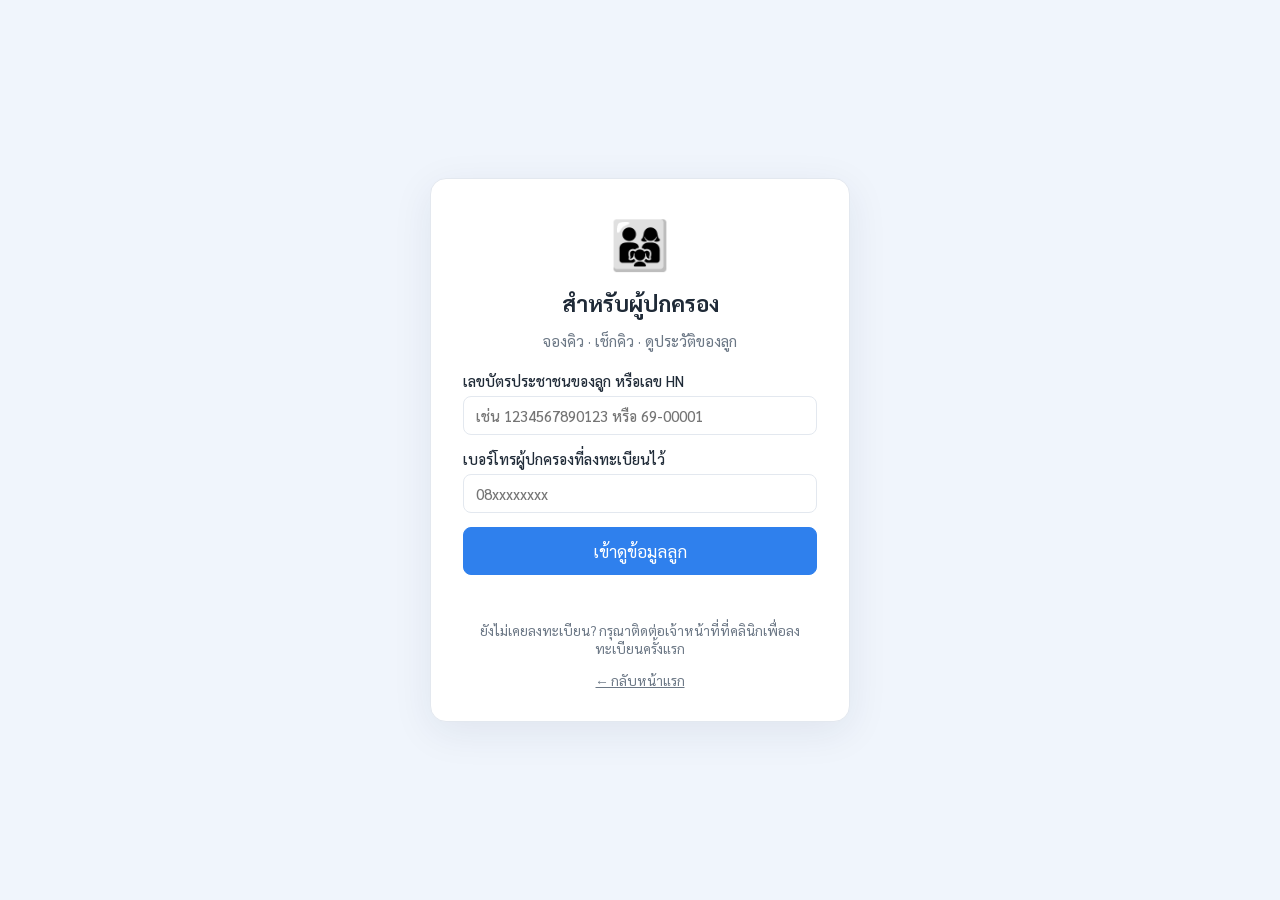
==== docs/parent.html @ 462fb467 "Add parent portal; split landing, parent and staff pages - index.html: landing page to choose parent" ====
<!doctype html>
<html lang="th">
<head>
  <meta charset="utf-8">
  <meta name="viewport" content="width=device-width, initial-scale=1">
  <title>ผู้ปกครอง · ระบบจองคิวเด็ก</title>
  <link rel="preconnect" href="https://fonts.googleapis.com">
  <link href="https://fonts.googleapis.com/css2?family=Sarabun:wght@400;500;600;700&display=swap" rel="stylesheet">
  <link rel="stylesheet" href="style.css">
</head>
<body class="parent">
  <div class="loading-bar"></div>

  <!-- เข้าใช้งาน -->
  <section id="login" class="login" hidden>
    <form id="login-form" class="login-card">
      <div class="logo">👨‍👩‍👧</div>
      <h1>สำหรับผู้ปกครอง</h1>
      <p class="muted">จองคิว · เช็กคิว · ดูประวัติของลูก</p>
      <label>เลขบัตรประชาชนของลูก หรือเลข HN
        <input id="login-ident" inputmode="numeric" autocomplete="off" placeholder="เช่น 1234567890123 หรือ 69-00001" required>
      </label>
      <label>เบอร์โทรผู้ปกครองที่ลงทะเบียนไว้
        <input id="login-phone" type="tel" inputmode="tel" autocomplete="tel" placeholder="08xxxxxxxx" required>
      </label>
      <button class="btn primary lg" type="submit">เข้าดูข้อมูลลูก</button>
      <div id="login-msg" class="login-msg"></div>
      <p class="hint center">ยังไม่เคยลงทะเบียน? กรุณาติดต่อเจ้าหน้าที่ที่คลินิกเพื่อลงทะเบียนครั้งแรก</p>
      <a class="hint center" href="index.html">← กลับหน้าแรก</a>
    </form>
  </section>

  <div id="app" hidden>
    <header class="p-head">
      <div>
        <div class="p-name" id="p-name"></div>
        <div class="sub" id="p-sub"></div>
      </div>
      <button class="btn sm" id="btn-logout">ออก</button>
    </header>

    <nav class="p-tabs" id="tabs">
      <button data-view="queue" class="active">🎫 คิวของฉัน</button>
      <button data-view="book">📅 จองคิว</button>
      <button data-view="history">📋 ประวัติ</button>
    </nav>

    <main class="p-main">
      <!-- คิวของฉัน -->
      <section id="view-queue" class="view active">
        <div id="queue-list"></div>
        <button class="btn full-w" id="btn-refresh">🔄 อัปเดตสถานะคิว</button>
      </section>

      <!-- จองคิว -->
      <section id="view-book" class="view">
        <form id="book-form" class="card form">
          <label class="full">วันที่ต้องการ
            <input type="date" id="bk-date" required>
          </label>
          <label class="full">บริการ
            <select id="bk-service" required></select>
          </label>
          <div class="full">
            <div class="label">เลือกเวลา</div>
            <div class="slots" id="bk-slots"></div>
          </div>
          <label class="full">อาการ / หมายเหตุ (ถ้ามี)
            <textarea id="bk-note" rows="2" placeholder="เช่น มีไข้ 2 วัน, มาฉีดวัคซีนตามนัด"></textarea>
          </label>
          <button type="submit" class="btn primary lg full">ยืนยันการจองคิว</button>
        </form>
      </section>

      <!-- ประวัติ -->
      <section id="view-history" class="view">
        <div class="card" id="child-info"></div>
        <div class="card">
          <h2>ประวัติการรับบริการ</h2>
          <div id="history-list"></div>
        </div>
      </section>
    </main>
  </div>

  <div id="toast" class="toast" hidden></div>
  <script src="config.js"></script>
  <script src="parent.js"></script>
</body>
</html>
---- docs/style.css ----
:root {
  --bg: #f4f7fb;
  --card: #ffffff;
  --text: #1f2a37;
  --muted: #6b7785;
  --line: #e3e8ef;
  --primary: #2f80ed;
  --primary-dark: #1c64c8;
  --primary-soft: #e8f1fd;
  --green: #1f9d6b;
  --green-soft: #e3f6ee;
  --amber: #c27c0e;
  --amber-soft: #fdf3e1;
  --red: #d64545;
  --red-soft: #fdeaea;
  --gray-soft: #eef1f5;
  --radius: 12px;
  font-family: 'Sarabun', system-ui, sans-serif;
  font-size: 16px;
  color: var(--text);
}
* { box-sizing: border-box; }
body { margin: 0; background: var(--bg); }
h2 { margin: 0; font-size: 1.2rem; }
a { color: var(--primary); }
.muted { color: var(--muted); font-weight: 400; font-size: .95rem; }
.row { display: flex; align-items: center; flex-wrap: wrap; }
.gap { gap: 8px; }

/* แถบบน */
.topbar {
  background: var(--card); border-bottom: 1px solid var(--line);
  display: flex; align-items: center; justify-content: space-between; flex-wrap: wrap;
  gap: 12px; padding: 12px 24px; position: sticky; top: 0; z-index: 5;
}
.brand { display: flex; align-items: center; gap: 10px; }
.logo { font-size: 2rem; }
.brand-title { font-weight: 700; font-size: 1.1rem; }
.brand-sub { color: var(--muted); font-size: .85rem; }
.tabs { display: flex; gap: 4px; flex-wrap: wrap; }
.tabs button, .tab-link {
  border: 0; background: none; padding: 8px 14px; border-radius: 8px; cursor: pointer;
  font: inherit; color: var(--muted); text-decoration: none;
}
.tabs button:hover, .tab-link:hover { background: var(--gray-soft); color: var(--text); }
.tabs button.active { background: var(--primary-soft); color: var(--primary-dark); font-weight: 600; }

main { max-width: 1200px; margin: 0 auto; padding: 24px; }
.view { display: none; }
.view.active { display: block; }

.card { background: var(--card); border: 1px solid var(--line); border-radius: var(--radius); padding: 20px; margin-bottom: 20px; }
.card.narrow { max-width: 760px; margin-inline: auto; }
.card-head { display: flex; justify-content: space-between; align-items: center; flex-wrap: wrap; gap: 12px; margin-bottom: 16px; }

/* สถิติ */
.stats { display: grid; grid-template-columns: repeat(auto-fit, minmax(170px, 1fr)); gap: 12px; margin-bottom: 20px; }
.stat { background: var(--card); border: 1px solid var(--line); border-radius: var(--radius); padding: 16px; }
.stat .v { font-size: 1.9rem; font-weight: 700; }
.stat .l { color: var(--muted); font-size: .9rem; }

/* ตาราง */
.table-wrap { overflow-x: auto; }
.table { width: 100%; border-collapse: collapse; }
.table th, .table td { text-align: left; padding: 10px 8px; border-bottom: 1px solid var(--line); vertical-align: middle; }
.table th { font-size: .85rem; color: var(--muted); font-weight: 600; white-space: nowrap; }
.table tr:hover td { background: #fafbfd; }
.table .empty { text-align: center; color: var(--muted); padding: 32px; }
.qno { font-weight: 700; font-size: 1.15rem; color: var(--primary-dark); }
.name-link { color: var(--text); font-weight: 600; cursor: pointer; text-decoration: none; }
.name-link:hover { color: var(--primary); }
.sub { color: var(--muted); font-size: .85rem; }
.allergy { color: var(--red); font-size: .85rem; font-weight: 600; }

.badge { display: inline-block; padding: 2px 10px; border-radius: 999px; font-size: .82rem; font-weight: 600; white-space: nowrap; }
.badge.waiting { background: var(--amber-soft); color: var(--amber); }
.badge.serving { background: var(--primary-soft); color: var(--primary-dark); }
.badge.done { background: var(--green-soft); color: var(--green); }
.badge.cancelled { background: var(--gray-soft); color: var(--muted); }

/* ปุ่ม */
.btn {
  font: inherit; border: 1px solid var(--line); background: var(--card); color: var(--text);
  padding: 8px 14px; border-radius: 8px; cursor: pointer; white-space: nowrap;
}
.btn:hover { background: var(--gray-soft); }
.btn.primary { background: var(--primary); border-color: var(--primary); color: #fff; }
.btn.primary:hover { background: var(--primary-dark); }
.btn.sm { padding: 4px 10px; font-size: .88rem; }
.btn.lg { padding: 12px 28px; font-size: 1.05rem; }
.btn.green { background: var(--green); border-color: var(--green); color: #fff; }
.btn.danger { color: var(--red); }
.btn.danger:hover { background: var(--red-soft); }
.btn:disabled { opacity: .5; cursor: not-allowed; }
.icon-btn { border: 0; background: none; font-size: 1.2rem; cursor: pointer; color: var(--muted); padding: 4px 8px; border-radius: 6px; }
.icon-btn:hover { background: var(--gray-soft); }
.btns { display: flex; gap: 6px; flex-wrap: wrap; }

/* ฟอร์ม */
input, select, textarea {
  font: inherit; width: 100%; padding: 9px 12px; border: 1px solid var(--line);
  border-radius: 8px; background: #fff; color: var(--text);
}
input:focus, select:focus, textarea:focus { outline: 2px solid var(--primary-soft); border-color: var(--primary); }
.card-head input, .card-head select { width: auto; min-width: 160px; }
#child-search { min-width: 300px; }
.form { display: grid; grid-template-columns: 1fr 1fr; gap: 14px 16px; }
.form label, .form .label { display: flex; flex-direction: column; gap: 6px; font-size: .92rem; font-weight: 500; }
.form .full, .form fieldset, .form .actions, .form .dialog-head { grid-column: 1 / -1; }
.form h2 { grid-column: 1 / -1; }
#booking-form { margin-top: 16px; }
fieldset { border: 1px solid var(--line); border-radius: 10px; display: grid; grid-template-columns: repeat(3, 1fr); gap: 12px 14px; padding: 14px; margin: 0; }
fieldset .full { grid-column: 1 / -1; }
legend { font-weight: 700; padding: 0 6px; color: var(--primary-dark); }
.req { color: var(--red); }
.hint { font-size: .85rem; color: var(--muted); font-weight: 400; }
.actions { display: flex; justify-content: flex-end; gap: 8px; }

/* ช่วงเวลา */
.slots { display: grid; grid-template-columns: repeat(auto-fill, minmax(110px, 1fr)); gap: 8px; }
.slot {
  font: inherit; border: 1px solid var(--line); border-radius: 10px; background: #fff; padding: 10px 6px;
  cursor: pointer; text-align: center;
}
.slot b { display: block; font-size: 1.05rem; }
.slot span { font-size: .8rem; color: var(--muted); }
.slot:hover:not(:disabled) { border-color: var(--primary); }
.slot.selected { background: var(--primary); border-color: var(--primary); color: #fff; }
.slot.selected span { color: #dce9fb; }
.slot:disabled { background: var(--gray-soft); cursor: not-allowed; color: var(--muted); }

/* ค้นหาเด็กในหน้าจองคิว */
.picker { position: relative; }
.picker-list {
  position: absolute; left: 0; right: 0; top: calc(100% + 4px); background: #fff; border: 1px solid var(--line);
  border-radius: 10px; box-shadow: 0 8px 24px rgba(20,40,80,.12); max-height: 280px; overflow-y: auto; z-index: 10;
}
.picker-item { padding: 10px 12px; cursor: pointer; border-bottom: 1px solid var(--line); font-weight: 400; }
.picker-item:last-child { border-bottom: 0; }
.picker-item:hover { background: var(--primary-soft); }
.picked {
  display: flex; justify-content: space-between; align-items: center; gap: 12px;
  background: var(--primary-soft); border-radius: 10px; padding: 10px 14px; font-weight: 400;
}

/* dialog */
dialog { border: 0; border-radius: 16px; padding: 22px; width: min(860px, 94vw); max-height: 92vh; box-shadow: 0 20px 60px rgba(0,0,0,.25); }
dialog::backdrop { background: rgba(15,25,40,.45); }
.dialog-head { display: flex; justify-content: space-between; align-items: center; margin-bottom: 8px; }
.info-grid { display: grid; grid-template-columns: repeat(3, 1fr); gap: 10px 16px; margin: 12px 0 18px; }
.info-grid div { font-size: .95rem; }
.info-grid .k { display: block; color: var(--muted); font-size: .8rem; }
.info-grid .full { grid-column: 1 / -1; }
.alert { background: var(--red-soft); color: var(--red); border-radius: 10px; padding: 10px 14px; font-weight: 600; margin-bottom: 12px; }
h3 { font-size: 1rem; margin: 18px 0 8px; }

.toast {
  position: fixed; bottom: 24px; left: 50%; transform: translateX(-50%); background: #1f2a37; color: #fff;
  padding: 12px 20px; border-radius: 10px; z-index: 100; box-shadow: 0 8px 24px rgba(0,0,0,.2); max-width: 90vw;
}
.toast.error { background: var(--red); }
.toast.ok { background: var(--green); }

@media (max-width: 720px) {
  main { padding: 16px; }
  .topbar { padding: 10px 16px; }
  .form, fieldset, .info-grid { grid-template-columns: 1fr; }
  #child-search, .card-head input, .card-head select { min-width: 0; width: 100%; }
  .card-head .row { width: 100%; }
}

@media print {
  .topbar, .btns, .actions, .icon-btn { display: none !important; }
}

/* เข้าสู่ระบบ */
[hidden] { display: none !important; }
.login { min-height: 100vh; display: grid; place-items: center; padding: 16px; }
.login-card {
  background: var(--card); border: 1px solid var(--line); border-radius: 16px; padding: 32px;
  width: min(420px, 100%); display: flex; flex-direction: column; gap: 14px; box-shadow: 0 10px 40px rgba(20,40,80,.08);
}
.login-card .logo { font-size: 3rem; text-align: center; }
.login-card h1 { margin: 0; text-align: center; font-size: 1.4rem; }
.login-card p { margin: 0 0 6px; text-align: center; }
.login-card label { display: flex; flex-direction: column; gap: 6px; font-weight: 500; font-size: .92rem; }
.login-card label.check { flex-direction: row; align-items: center; gap: 8px; font-weight: 400; color: var(--muted); }
.login-card label.check input { width: auto; }
.login-msg { color: var(--red); text-align: center; min-height: 1.2em; font-size: .92rem; }
.tab-logout { color: var(--red) !important; }

/* แถบโหลด (Google Sheet ตอบช้ากว่าปกติ 1–3 วินาที) */
.loading-bar { position: fixed; top: 0; left: 0; height: 3px; width: 0; background: var(--primary); z-index: 200; opacity: 0; }
body.loading .loading-bar { opacity: 1; animation: load 2s ease-out forwards; }
body.loading { cursor: progress; }
@keyframes load { from { width: 0; } to { width: 85%; } }

/* หน้าแรก: เลือกผู้ปกครอง / เจ้าหน้าที่ */
.landing { min-height: 100vh; display: flex; flex-direction: column; justify-content: center; align-items: center; gap: 28px; padding: 24px 16px; }
.landing-head { text-align: center; }
.landing-head .logo { font-size: 3.5rem; }
.landing-head h1 { margin: 6px 0 2px; font-size: 1.6rem; }
.landing-choices { display: grid; grid-template-columns: repeat(auto-fit, minmax(240px, 1fr)); gap: 16px; width: min(640px, 100%); }
.choice {
  display: flex; flex-direction: column; align-items: center; gap: 6px; text-align: center; text-decoration: none; color: var(--text);
  background: var(--card); border: 2px solid var(--line); border-radius: 18px; padding: 28px 20px; transition: border-color .15s, transform .15s;
}
.choice:hover { border-color: var(--primary); transform: translateY(-2px); }
.choice-icon { font-size: 3rem; }
.choice b { font-size: 1.35rem; }
.choice span:last-child { color: var(--muted); font-size: .92rem; }
.choice.staff:hover { border-color: var(--green); }
.hint.center { text-align: center; margin: 0; }

/* หน้าผู้ปกครอง */
body.parent { background: #f0f5fc; }
.p-head { display: flex; justify-content: space-between; align-items: center; gap: 12px; padding: 16px; background: var(--primary); color: #fff; }
.p-head .sub { color: #dce9fb; }
.p-name { font-size: 1.3rem; font-weight: 700; }
.p-tabs { display: grid; grid-template-columns: repeat(3, 1fr); background: var(--card); border-bottom: 1px solid var(--line); position: sticky; top: 0; z-index: 5; }
.p-tabs button { font: inherit; border: 0; background: none; padding: 12px 4px; color: var(--muted); border-bottom: 3px solid transparent; cursor: pointer; }
.p-tabs button.active { color: var(--primary-dark); border-bottom-color: var(--primary); font-weight: 600; }
.p-main { max-width: 640px; margin: 0 auto; padding: 16px; }
.p-main .card { padding: 18px; margin-bottom: 14px; }
.p-main .form { grid-template-columns: 1fr; }
.p-main h2 { margin-bottom: 10px; }
.full-w { width: 100%; }
.q-card { border-left: 5px solid var(--amber); }
.q-card.serving { border-left-color: var(--primary); }
.q-top { display: flex; justify-content: space-between; align-items: flex-start; }
.q-label { color: var(--muted); font-size: .85rem; }
.q-no { font-size: 3rem; font-weight: 800; line-height: 1; color: var(--primary-dark); }
.q-when { font-weight: 600; margin-top: 10px; }
.q-live { margin-top: 12px; background: var(--amber-soft); color: #7a4d06; border-radius: 10px; padding: 10px 12px; }
.q-live.go { background: var(--primary); color: #fff; font-weight: 700; animation: pulse 1.5s ease-in-out infinite; }
@keyframes pulse { 50% { opacity: .75; } }
.q-cancel { margin-top: 12px; }
.empty-card { text-align: center; color: var(--muted); }
.h-row { display: flex; justify-content: space-between; align-items: center; gap: 12px; padding: 12px 0; border-bottom: 1px solid var(--line); }
.h-row:last-child { border-bottom: 0; }
.p-main .info-grid { grid-template-columns: repeat(2, 1fr); }
.p-main .slots { grid-template-columns: repeat(auto-fill, minmax(88px, 1fr)); }
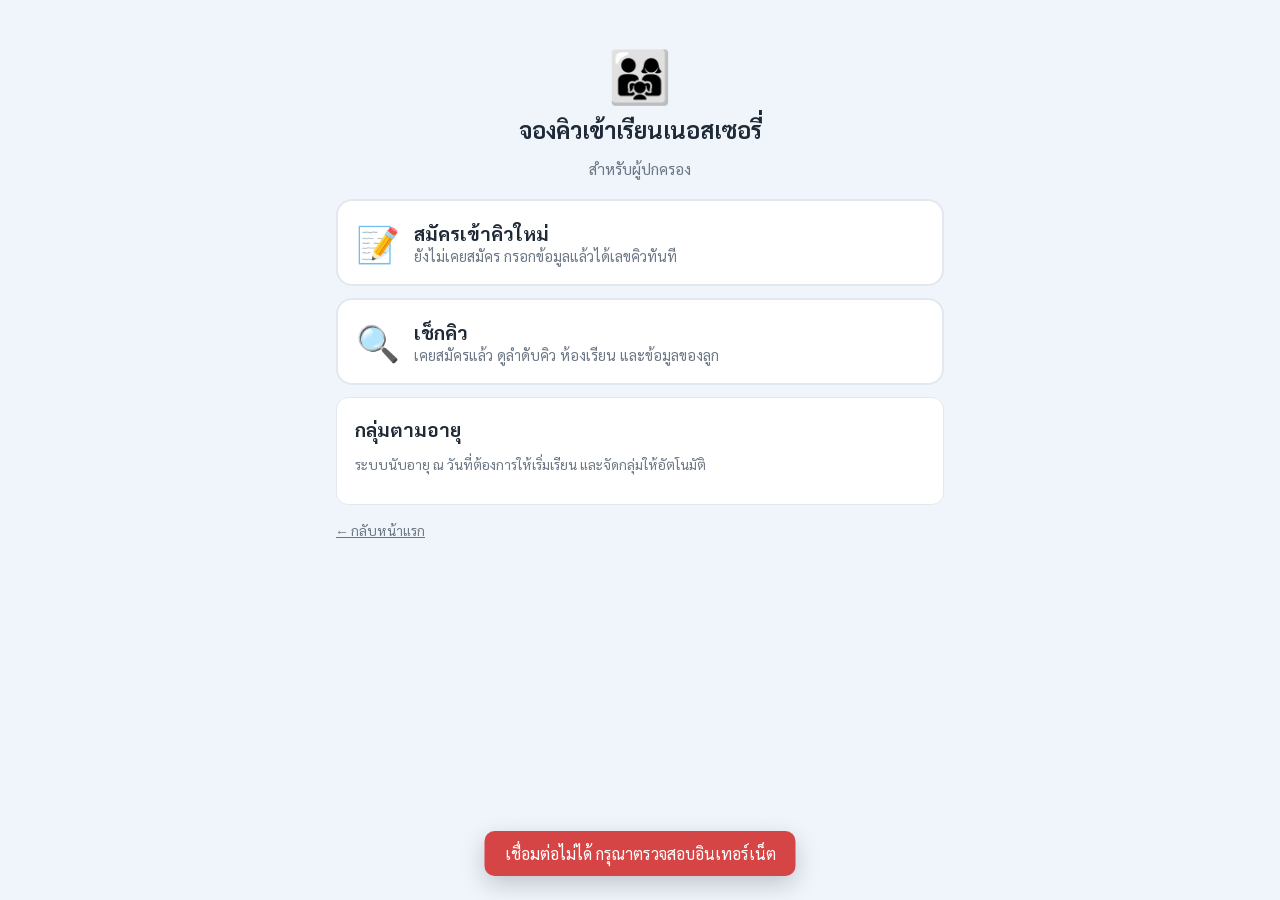
==== commit d0d29b14: "Turn into nursery enrollment waitlist Replace the daily clinic appointment flow with a waitlist for " ====
--- a/docs/parent.html
+++ b/docs/parent.html
@@ -3,7 +3,7 @@
 <head>
   <meta charset="utf-8">
   <meta name="viewport" content="width=device-width, initial-scale=1">
-  <title>ผู้ปกครอง · ระบบจองคิวเด็ก</title>
+  <title>ผู้ปกครอง · จองคิวเนอสเซอรี่</title>
   <link rel="preconnect" href="https://fonts.googleapis.com">
   <link href="https://fonts.googleapis.com/css2?family=Sarabun:wght@400;500;600;700&display=swap" rel="stylesheet">
   <link rel="stylesheet" href="style.css">
@@ -11,26 +11,88 @@
 <body class="parent">
   <div class="loading-bar"></div>
 
-  <!-- เข้าใช้งาน -->
-  <section id="login" class="login" hidden>
-    <form id="login-form" class="login-card">
+  <!-- หน้าเริ่ม -->
+  <section id="screen-start" class="screen p-main" hidden>
+    <div class="p-hero">
       <div class="logo">👨‍👩‍👧</div>
-      <h1>สำหรับผู้ปกครอง</h1>
-      <p class="muted">จองคิว · เช็กคิว · ดูประวัติของลูก</p>
-      <label>เลขบัตรประชาชนของลูก หรือเลข HN
-        <input id="login-ident" inputmode="numeric" autocomplete="off" placeholder="เช่น 1234567890123 หรือ 69-00001" required>
+      <h1>จองคิวเข้าเรียนเนอสเซอรี่</h1>
+      <p class="muted">สำหรับผู้ปกครอง</p>
+    </div>
+    <button class="big-choice" data-screen="apply">
+      <span>📝</span><b>สมัครเข้าคิวใหม่</b><small>ยังไม่เคยสมัคร กรอกข้อมูลแล้วได้เลขคิวทันที</small>
+    </button>
+    <button class="big-choice" data-screen="login">
+      <span>🔍</span><b>เช็กคิว</b><small>เคยสมัครแล้ว ดูลำดับคิว ห้องเรียน และข้อมูลของลูก</small>
+    </button>
+    <div class="card">
+      <h2>กลุ่มตามอายุ</h2>
+      <div id="group-table"></div>
+      <p class="hint">ระบบนับอายุ ณ วันที่ต้องการให้เริ่มเรียน และจัดกลุ่มให้อัตโนมัติ</p>
+    </div>
+    <a class="hint center" href="index.html">← กลับหน้าแรก</a>
+  </section>
+
+  <!-- สมัคร -->
+  <section id="screen-apply" class="screen p-main" hidden>
+    <button class="btn sm back" data-screen="start">← ย้อนกลับ</button>
+    <form id="apply-form" class="card form">
+      <h2>ข้อมูลของลูก</h2>
+      <label><span>ชื่อ <span class="req">*</span></span><input name="first_name" required></label>
+      <label><span>นามสกุล <span class="req">*</span></span><input name="last_name" required></label>
+      <label>ชื่อเล่น<input name="nickname"></label>
+      <label>เพศ
+        <select name="gender"><option value="">-</option><option>ชาย</option><option>หญิง</option></select>
       </label>
-      <label>เบอร์โทรผู้ปกครองที่ลงทะเบียนไว้
-        <input id="login-phone" type="tel" inputmode="tel" autocomplete="tel" placeholder="08xxxxxxxx" required>
+      <label><span>วันเกิด <span class="req">*</span></span><input type="date" name="birth_date" id="ap-birth" required></label>
+      <label><span>เลขบัตรประชาชนของลูก <span class="req">*</span></span>
+        <input name="citizen_id" inputmode="numeric" maxlength="17" placeholder="13 หลัก" required>
       </label>
-      <button class="btn primary lg" type="submit">เข้าดูข้อมูลลูก</button>
-      <div id="login-msg" class="login-msg"></div>
-      <p class="hint center">ยังไม่เคยลงทะเบียน? กรุณาติดต่อเจ้าหน้าที่ที่คลินิกเพื่อลงทะเบียนครั้งแรก</p>
-      <a class="hint center" href="index.html">← กลับหน้าแรก</a>
+      <label class="full">ประวัติแพ้ยา / แพ้อาหาร<input name="allergies" placeholder="ถ้าไม่มีให้เว้นว่าง"></label>
+      <label class="full">โรคประจำตัว<input name="conditions" placeholder="ถ้าไม่มีให้เว้นว่าง"></label>
+
+      <h2>ข้อมูลผู้ปกครอง</h2>
+      <label><span>ชื่อ-นามสกุล <span class="req">*</span></span><input name="parent_name" required></label>
+      <label>เกี่ยวข้องเป็น
+        <select name="parent_relation"><option value="">-</option><option>บิดา</option><option>มารดา</option><option>ปู่/ย่า/ตา/ยาย</option><option>ญาติ</option><option>ผู้ดูแล</option></select>
+      </label>
+      <label class="full"><span>เบอร์โทร <span class="req">*</span></span>
+        <input name="parent_phone" type="tel" inputmode="tel" placeholder="08xxxxxxxx" required>
+        <span class="hint">ใช้เบอร์นี้คู่กับเลขบัตรประชาชนลูกเพื่อเช็กคิวภายหลัง</span>
+      </label>
+      <label class="full">ที่อยู่<textarea name="address" rows="2"></textarea></label>
+
+      <h2>การเข้าเรียน</h2>
+      <label class="full"><span>วันที่ต้องการให้เริ่มเรียน <span class="req">*</span></span>
+        <input type="date" name="start_date" id="ap-start" required>
+      </label>
+      <div class="full group-preview" id="ap-group">กรอกวันเกิดและวันเริ่มเรียน ระบบจะบอกว่าน้องอยู่กลุ่มไหน</div>
+      <label class="full">หมายเหตุถึงเจ้าหน้าที่<textarea name="note" rows="2" placeholder="เช่น ต้องการเริ่มหลังลาคลอดครบ"></textarea></label>
+      <label class="full check-row">
+        <input type="checkbox" id="ap-consent" required>
+        <span>ยินยอมให้เก็บข้อมูลข้างต้นเพื่อใช้ในการพิจารณารับเด็กเข้าเรียนและติดต่อผู้ปกครองเท่านั้น</span>
+      </label>
+      <button type="submit" class="btn primary lg full">สมัครและรับเลขคิว</button>
     </form>
   </section>
 
-  <div id="app" hidden>
+  <!-- เข้าดูคิว -->
+  <section id="screen-login" class="screen p-main" hidden>
+    <button class="btn sm back" data-screen="start">← ย้อนกลับ</button>
+    <form id="login-form" class="card form">
+      <h2>เช็กคิว</h2>
+      <label class="full">เลขบัตรประชาชนของลูก หรือเลข HN
+        <input id="login-ident" inputmode="numeric" autocomplete="off" placeholder="เช่น 1234567890123 หรือ 69-00001" required>
+      </label>
+      <label class="full">เบอร์โทรที่ใช้ตอนสมัคร
+        <input id="login-phone" type="tel" inputmode="tel" autocomplete="tel" placeholder="08xxxxxxxx" required>
+      </label>
+      <button class="btn primary lg full" type="submit">เข้าดูคิว</button>
+      <div id="login-msg" class="login-msg full"></div>
+    </form>
+  </section>
+
+  <!-- สถานะ -->
+  <section id="screen-status" class="screen" hidden>
     <header class="p-head">
       <div>
         <div class="p-name" id="p-name"></div>
@@ -38,50 +100,16 @@
       </div>
       <button class="btn sm" id="btn-logout">ออก</button>
     </header>
-
-    <nav class="p-tabs" id="tabs">
-      <button data-view="queue" class="active">🎫 คิวของฉัน</button>
-      <button data-view="book">📅 จองคิว</button>
-      <button data-view="history">📋 ประวัติ</button>
-    </nav>
-
     <main class="p-main">
-      <!-- คิวของฉัน -->
-      <section id="view-queue" class="view active">
-        <div id="queue-list"></div>
-        <button class="btn full-w" id="btn-refresh">🔄 อัปเดตสถานะคิว</button>
-      </section>
-
-      <!-- จองคิว -->
-      <section id="view-book" class="view">
-        <form id="book-form" class="card form">
-          <label class="full">วันที่ต้องการ
-            <input type="date" id="bk-date" required>
-          </label>
-          <label class="full">บริการ
-            <select id="bk-service" required></select>
-          </label>
-          <div class="full">
-            <div class="label">เลือกเวลา</div>
-            <div class="slots" id="bk-slots"></div>
-          </div>
-          <label class="full">อาการ / หมายเหตุ (ถ้ามี)
-            <textarea id="bk-note" rows="2" placeholder="เช่น มีไข้ 2 วัน, มาฉีดวัคซีนตามนัด"></textarea>
-          </label>
-          <button type="submit" class="btn primary lg full">ยืนยันการจองคิว</button>
-        </form>
-      </section>
-
-      <!-- ประวัติ -->
-      <section id="view-history" class="view">
-        <div class="card" id="child-info"></div>
-        <div class="card">
-          <h2>ประวัติการรับบริการ</h2>
-          <div id="history-list"></div>
-        </div>
-      </section>
+      <div id="status-card"></div>
+      <button class="btn full-w" id="btn-refresh">🔄 อัปเดตสถานะ</button>
+      <div class="card" id="child-info"></div>
+      <div class="card">
+        <h2>ประวัติการสมัคร</h2>
+        <div id="history-list"></div>
+      </div>
     </main>
-  </div>
+  </section>
 
   <div id="toast" class="toast" hidden></div>
   <script src="config.js"></script>
--- a/docs/style.css
+++ b/docs/style.css
@@ -240,3 +240,53 @@
 .h-row:last-child { border-bottom: 0; }
 .p-main .info-grid { grid-template-columns: repeat(2, 1fr); }
 .p-main .slots { grid-template-columns: repeat(auto-fill, minmax(88px, 1fr)); }
+
+/* ---------- เนอสเซอรี่: เจ้าหน้าที่ ---------- */
+.stat .v small { font-size: .9rem; font-weight: 500; color: var(--muted); }
+.stat .l b { color: var(--text); }
+.seg { display: inline-flex; border: 1px solid var(--line); border-radius: 10px; overflow: hidden; flex-wrap: wrap; }
+.seg button { font: inherit; border: 0; background: var(--card); padding: 8px 14px; cursor: pointer; color: var(--muted); }
+.seg button + button { border-left: 1px solid var(--line); }
+.seg button.active { background: var(--primary); color: #fff; font-weight: 600; }
+.group-title { margin: 8px 0 12px; }
+.room-grid { display: grid; grid-template-columns: repeat(auto-fill, minmax(300px, 1fr)); gap: 16px; margin-bottom: 24px; }
+.room-card { margin: 0; }
+.room-card .card-head { margin-bottom: 10px; }
+.meter { height: 8px; background: var(--gray-soft); border-radius: 99px; overflow: hidden; margin-bottom: 8px; }
+.meter span { display: block; height: 100%; background: var(--green); }
+.room-pick { display: grid; grid-template-columns: repeat(auto-fill, minmax(150px, 1fr)); gap: 10px; margin-top: 10px; }
+.room-btn { font: inherit; display: flex; flex-direction: column; gap: 2px; text-align: left; padding: 14px; border: 1px solid var(--line); border-radius: 12px; background: #fff; cursor: pointer; }
+.room-btn b { font-size: 1.15rem; }
+.room-btn span { font-size: .85rem; color: var(--muted); }
+.room-btn.same { border-color: var(--primary); background: var(--primary-soft); }
+.room-btn:hover:not(:disabled) { border-color: var(--green); }
+.room-btn:disabled { opacity: .5; cursor: not-allowed; }
+#room-dialog, #queue-dialog { width: min(560px, 94vw); }
+#queue-dialog .form { grid-template-columns: 1fr; }
+
+/* ---------- เนอสเซอรี่: ผู้ปกครอง ---------- */
+.p-hero { text-align: center; margin: 24px 0 20px; }
+.p-hero .logo { font-size: 3.2rem; }
+.p-hero h1 { margin: 6px 0 2px; font-size: 1.45rem; }
+.big-choice {
+  font: inherit; width: 100%; display: grid; grid-template-columns: auto 1fr; grid-template-rows: auto auto; column-gap: 14px;
+  align-items: center; text-align: left; background: var(--card); border: 2px solid var(--line); border-radius: 16px;
+  padding: 18px; margin-bottom: 12px; cursor: pointer; color: var(--text);
+}
+.big-choice:hover { border-color: var(--primary); }
+.big-choice span { grid-row: 1 / 3; font-size: 2.2rem; }
+.big-choice b { font-size: 1.2rem; }
+.big-choice small { color: var(--muted); font-size: .9rem; }
+.back { margin-bottom: 12px; }
+.p-main .form h2 { grid-column: 1 / -1; margin: 8px 0 0; }
+.p-main .form h2:first-child { margin-top: 0; }
+@media (min-width: 560px) { .p-main #apply-form { grid-template-columns: 1fr 1fr; } }
+.group-preview { background: var(--gray-soft); border-radius: 10px; padding: 12px 14px; color: var(--muted); font-size: .95rem; }
+.group-preview.ok { background: var(--green-soft); color: #11603f; }
+.group-preview.bad { background: var(--red-soft); color: var(--red); }
+.check-row { flex-direction: row !important; align-items: flex-start; gap: 10px !important; font-weight: 400 !important; }
+.check-row input { width: auto; margin-top: 4px; }
+.success-card { background: var(--green-soft); border-color: #bfe8d4; color: #11603f; }
+.q-card.serving { border-left-color: var(--green); }
+.q-card.serving .q-no { color: var(--green); }
+.q-card .q-live.go { background: var(--green); animation: none; }
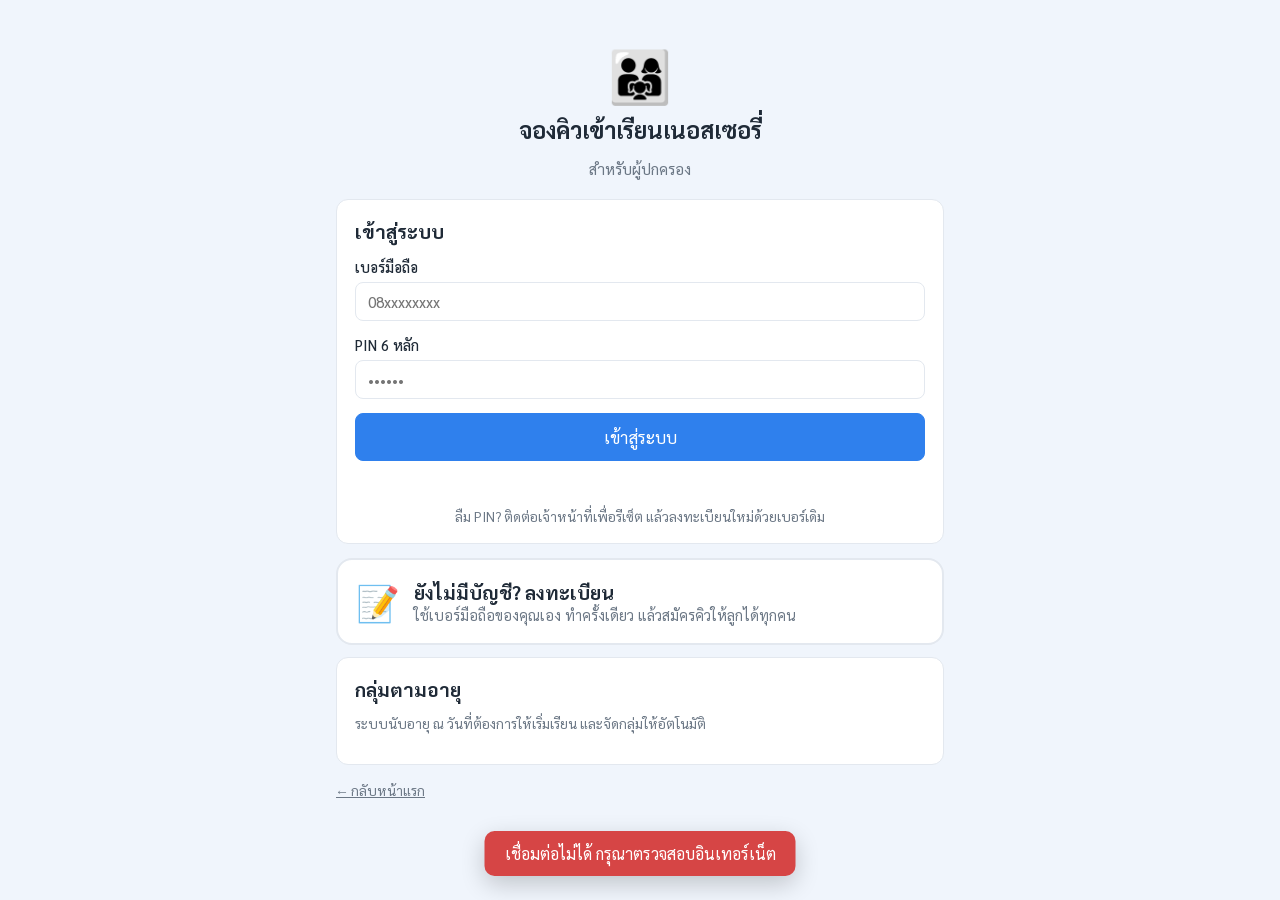
==== commit 8480467e: "Parent accounts: register with own mobile number and 6-digit PIN - Parents sign up once with their m" ====
--- a/docs/parent.html
+++ b/docs/parent.html
@@ -11,18 +11,27 @@
 <body class="parent">
   <div class="loading-bar"></div>
 
-  <!-- หน้าเริ่ม -->
-  <section id="screen-start" class="screen p-main" hidden>
+  <!-- เข้าสู่ระบบ -->
+  <section id="screen-login" class="screen p-main" hidden>
     <div class="p-hero">
       <div class="logo">👨‍👩‍👧</div>
       <h1>จองคิวเข้าเรียนเนอสเซอรี่</h1>
       <p class="muted">สำหรับผู้ปกครอง</p>
     </div>
-    <button class="big-choice" data-screen="apply">
-      <span>📝</span><b>สมัครเข้าคิวใหม่</b><small>ยังไม่เคยสมัคร กรอกข้อมูลแล้วได้เลขคิวทันที</small>
-    </button>
-    <button class="big-choice" data-screen="login">
-      <span>🔍</span><b>เช็กคิว</b><small>เคยสมัครแล้ว ดูลำดับคิว ห้องเรียน และข้อมูลของลูก</small>
+    <form id="login-form" class="card form">
+      <h2>เข้าสู่ระบบ</h2>
+      <label class="full">เบอร์มือถือ
+        <input id="login-phone" type="tel" inputmode="numeric" autocomplete="tel" placeholder="08xxxxxxxx" maxlength="12" required>
+      </label>
+      <label class="full">PIN 6 หลัก
+        <input id="login-pin" type="password" inputmode="numeric" autocomplete="current-password" maxlength="6" pattern="[0-9]{6}" placeholder="••••••" required>
+      </label>
+      <button class="btn primary lg full" type="submit">เข้าสู่ระบบ</button>
+      <div id="login-msg" class="login-msg full"></div>
+      <p class="hint full center">ลืม PIN? ติดต่อเจ้าหน้าที่เพื่อรีเซ็ต แล้วลงทะเบียนใหม่ด้วยเบอร์เดิม</p>
+    </form>
+    <button class="big-choice" data-screen="register">
+      <span>📝</span><b>ยังไม่มีบัญชี? ลงทะเบียน</b><small>ใช้เบอร์มือถือของคุณเอง ทำครั้งเดียว แล้วสมัครคิวให้ลูกได้ทุกคน</small>
     </button>
     <div class="card">
       <h2>กลุ่มตามอายุ</h2>
@@ -32,10 +41,59 @@
     <a class="hint center" href="index.html">← กลับหน้าแรก</a>
   </section>
 
-  <!-- สมัคร -->
-  <section id="screen-apply" class="screen p-main" hidden>
-    <button class="btn sm back" data-screen="start">← ย้อนกลับ</button>
-    <form id="apply-form" class="card form">
+  <!-- ลงทะเบียนผู้ปกครอง -->
+  <section id="screen-register" class="screen p-main" hidden>
+    <button class="btn sm back" data-screen="login">← ย้อนกลับ</button>
+    <form id="register-form" class="card form">
+      <h2>ลงทะเบียนผู้ปกครอง</h2>
+      <label class="full"><span>ชื่อ-นามสกุล <span class="req">*</span></span><input name="name" autocomplete="name" required></label>
+      <label class="full"><span>เบอร์มือถือของคุณ <span class="req">*</span></span>
+        <input name="phone" type="tel" inputmode="numeric" autocomplete="tel" placeholder="08xxxxxxxx" maxlength="12" required>
+        <span class="hint">ใช้เบอร์นี้เข้าสู่ระบบ และเจ้าหน้าที่จะโทรติดต่อเมื่อมีที่ว่าง</span>
+      </label>
+      <label><span>ตั้ง PIN 6 หลัก <span class="req">*</span></span>
+        <input name="pin" type="password" inputmode="numeric" autocomplete="new-password" maxlength="6" pattern="[0-9]{6}" placeholder="••••••" required>
+      </label>
+      <label><span>ยืนยัน PIN <span class="req">*</span></span>
+        <input name="pin2" type="password" inputmode="numeric" autocomplete="new-password" maxlength="6" pattern="[0-9]{6}" placeholder="••••••" required>
+      </label>
+      <p class="hint full">PIN เป็นตัวเลข 6 หลัก ห้ามเดาง่าย เช่น 111111 หรือ 123456 จดไว้ให้ดี</p>
+      <label class="full" id="verify-row" hidden><span>เลขบัตรประชาชน (หรือ HN) ของลูก <span class="req">*</span></span>
+        <input name="verify" inputmode="numeric" autocomplete="off" placeholder="เพื่อยืนยันว่าเป็นผู้ปกครองของเด็กที่เคยสมัครด้วยเบอร์นี้">
+      </label>
+      <label class="full check-row">
+        <input type="checkbox" name="consent" required>
+        <span>ยินยอมให้เก็บข้อมูลของข้าพเจ้าและบุตรเพื่อใช้ในการพิจารณารับเด็กเข้าเรียนและติดต่อผู้ปกครองเท่านั้น</span>
+      </label>
+      <button type="submit" class="btn primary lg full">ลงทะเบียน</button>
+      <div id="register-msg" class="login-msg full"></div>
+    </form>
+  </section>
+
+  <!-- หน้าหลัก -->
+  <section id="screen-home" class="screen" hidden>
+    <header class="p-head">
+      <div>
+        <div class="p-name" id="p-name"></div>
+        <div class="sub" id="p-sub"></div>
+      </div>
+      <div class="btns">
+        <button class="btn sm" id="btn-pin">เปลี่ยน PIN</button>
+        <button class="btn sm" id="btn-logout">ออก</button>
+      </div>
+    </header>
+    <main class="p-main">
+      <div id="notice"></div>
+      <div id="children-list"></div>
+      <button class="btn primary lg full-w" data-screen="add">+ เพิ่มลูก / สมัครเข้าคิว</button>
+      <button class="btn full-w" id="btn-refresh" style="margin-top:10px">🔄 อัปเดตสถานะคิว</button>
+    </main>
+  </section>
+
+  <!-- เพิ่มลูก -->
+  <section id="screen-add" class="screen p-main" hidden>
+    <button class="btn sm back" data-screen="home">← ย้อนกลับ</button>
+    <form id="add-form" class="card form">
       <h2>ข้อมูลของลูก</h2>
       <label><span>ชื่อ <span class="req">*</span></span><input name="first_name" required></label>
       <label><span>นามสกุล <span class="req">*</span></span><input name="last_name" required></label>
@@ -49,15 +107,8 @@
       </label>
       <label class="full">ประวัติแพ้ยา / แพ้อาหาร<input name="allergies" placeholder="ถ้าไม่มีให้เว้นว่าง"></label>
       <label class="full">โรคประจำตัว<input name="conditions" placeholder="ถ้าไม่มีให้เว้นว่าง"></label>
-
-      <h2>ข้อมูลผู้ปกครอง</h2>
-      <label><span>ชื่อ-นามสกุล <span class="req">*</span></span><input name="parent_name" required></label>
-      <label>เกี่ยวข้องเป็น
+      <label>เกี่ยวข้องกับน้องเป็น
         <select name="parent_relation"><option value="">-</option><option>บิดา</option><option>มารดา</option><option>ปู่/ย่า/ตา/ยาย</option><option>ญาติ</option><option>ผู้ดูแล</option></select>
-      </label>
-      <label class="full"><span>เบอร์โทร <span class="req">*</span></span>
-        <input name="parent_phone" type="tel" inputmode="tel" placeholder="08xxxxxxxx" required>
-        <span class="hint">ใช้เบอร์นี้คู่กับเลขบัตรประชาชนลูกเพื่อเช็กคิวภายหลัง</span>
       </label>
       <label class="full">ที่อยู่<textarea name="address" rows="2"></textarea></label>
 
@@ -68,48 +119,22 @@
       <div class="full group-preview" id="ap-group">กรอกวันเกิดและวันเริ่มเรียน ระบบจะบอกว่าน้องอยู่กลุ่มไหน</div>
       <label class="full">หมายเหตุถึงเจ้าหน้าที่<textarea name="note" rows="2" placeholder="เช่น ต้องการเริ่มหลังลาคลอดครบ"></textarea></label>
       <label class="full check-row">
-        <input type="checkbox" id="ap-consent" required>
-        <span>ยินยอมให้เก็บข้อมูลข้างต้นเพื่อใช้ในการพิจารณารับเด็กเข้าเรียนและติดต่อผู้ปกครองเท่านั้น</span>
+        <input type="checkbox" name="consent" required>
+        <span>ยินยอมให้เก็บข้อมูลข้างต้นเพื่อใช้ในการพิจารณารับเด็กเข้าเรียนเท่านั้น</span>
       </label>
-      <button type="submit" class="btn primary lg full">สมัครและรับเลขคิว</button>
+      <button type="submit" class="btn primary lg full">สมัครเข้าคิว</button>
     </form>
   </section>
 
-  <!-- เข้าดูคิว -->
-  <section id="screen-login" class="screen p-main" hidden>
-    <button class="btn sm back" data-screen="start">← ย้อนกลับ</button>
-    <form id="login-form" class="card form">
-      <h2>เช็กคิว</h2>
-      <label class="full">เลขบัตรประชาชนของลูก หรือเลข HN
-        <input id="login-ident" inputmode="numeric" autocomplete="off" placeholder="เช่น 1234567890123 หรือ 69-00001" required>
-      </label>
-      <label class="full">เบอร์โทรที่ใช้ตอนสมัคร
-        <input id="login-phone" type="tel" inputmode="tel" autocomplete="tel" placeholder="08xxxxxxxx" required>
-      </label>
-      <button class="btn primary lg full" type="submit">เข้าดูคิว</button>
-      <div id="login-msg" class="login-msg full"></div>
+  <!-- เปลี่ยน PIN -->
+  <dialog id="pin-dialog">
+    <form id="pin-form" class="form" style="grid-template-columns:1fr">
+      <div class="dialog-head"><h2>เปลี่ยน PIN</h2><button type="button" class="icon-btn" data-close>✕</button></div>
+      <label>PIN ใหม่ 6 หลัก<input id="new-pin" type="password" inputmode="numeric" maxlength="6" pattern="[0-9]{6}" required></label>
+      <label>ยืนยัน PIN ใหม่<input id="new-pin2" type="password" inputmode="numeric" maxlength="6" pattern="[0-9]{6}" required></label>
+      <div class="actions"><button type="button" class="btn" data-close>ยกเลิก</button><button class="btn primary" type="submit">บันทึก</button></div>
     </form>
-  </section>
-
-  <!-- สถานะ -->
-  <section id="screen-status" class="screen" hidden>
-    <header class="p-head">
-      <div>
-        <div class="p-name" id="p-name"></div>
-        <div class="sub" id="p-sub"></div>
-      </div>
-      <button class="btn sm" id="btn-logout">ออก</button>
-    </header>
-    <main class="p-main">
-      <div id="status-card"></div>
-      <button class="btn full-w" id="btn-refresh">🔄 อัปเดตสถานะ</button>
-      <div class="card" id="child-info"></div>
-      <div class="card">
-        <h2>ประวัติการสมัคร</h2>
-        <div id="history-list"></div>
-      </div>
-    </main>
-  </section>
+  </dialog>
 
   <div id="toast" class="toast" hidden></div>
   <script src="config.js"></script>
--- a/docs/style.css
+++ b/docs/style.css
@@ -290,3 +290,12 @@
 .q-card.serving { border-left-color: var(--green); }
 .q-card.serving .q-no { color: var(--green); }
 .q-card .q-live.go { background: var(--green); animation: none; }
+
+/* บัญชีผู้ปกครอง: การ์ดลูกแต่ละคน */
+.p-head .btns .btn { background: rgba(255,255,255,.15); color: #fff; border-color: rgba(255,255,255,.35); }
+.kid-head b { font-size: 1.2rem; }
+.q-card.none { border-left-color: var(--line); }
+.reapply { display: grid; gap: 10px; margin-top: 12px; }
+.kid-hist { margin-top: 12px; }
+.kid-hist summary { cursor: pointer; color: var(--muted); font-size: .92rem; }
+.p-head .btns { flex-wrap: nowrap; flex-shrink: 0; }
